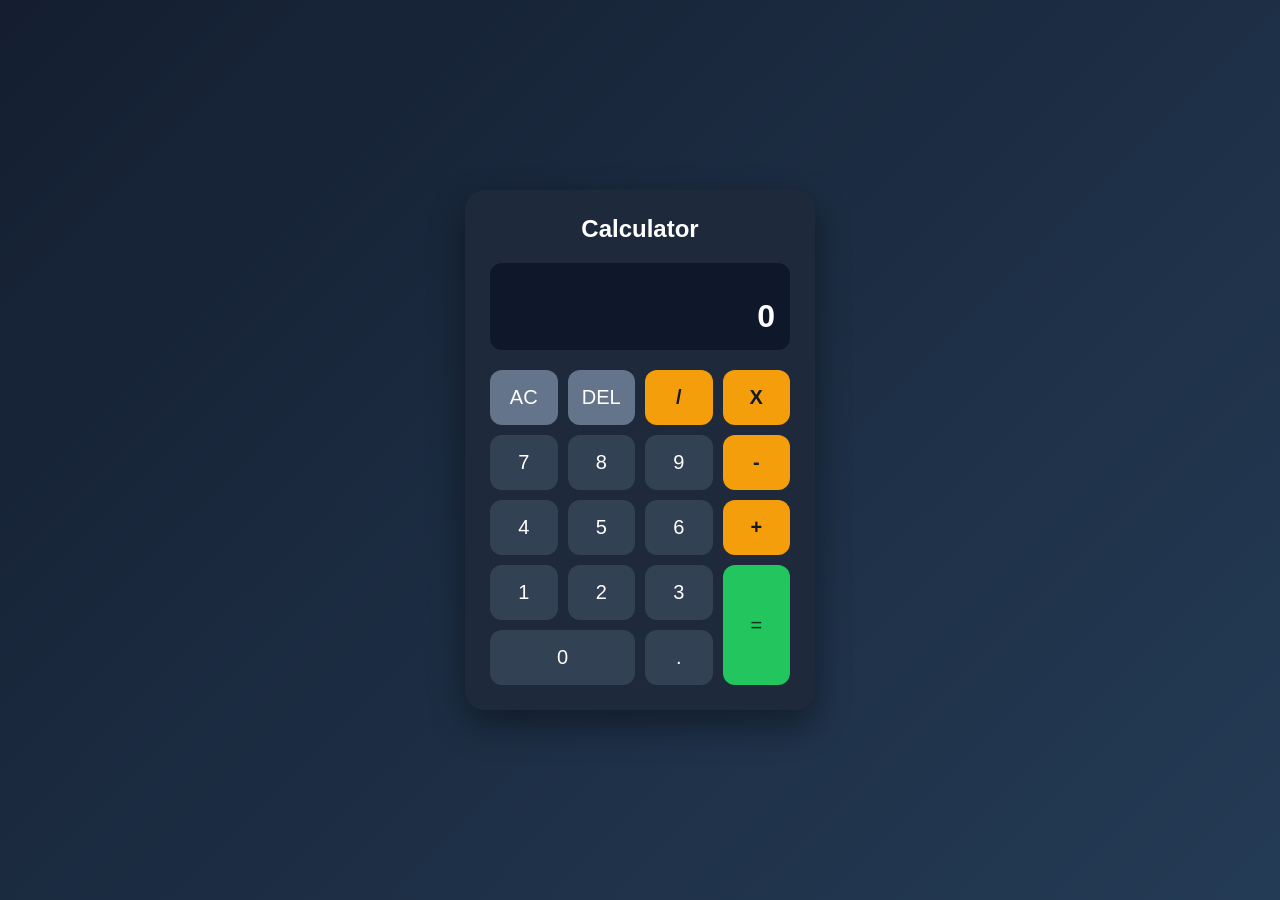
==== Projects/Calculator/index.html @ 5d7c2150 "Add Calculator project with HTML, CSS, and JavaScript implementation" ====
<!doctype html>
<html lang="en">
  <head>
    <meta charset="UTF-8" />
    <meta name="viewport" content="width=device-width, initial-scale=1.0" />
    <title>Document</title>
    <link rel="stylesheet" href="style.css" />
    <script src="script.js" defer></script>
  </head>
  <body>
    <div class="calculator">
      <h1>Calculator</h1>
      <div class="display">
        <div id="previous-operand"></div>
        <input type="text" id="display" readonly placeholder="0" />
      </div>
      <div class="buttons">
        <button class="function" data-action="clear">AC</button>
        <button class="function" data-action="delete">DEL</button>
        <button class="operator" data-operator="/">/</button>
        <button class="operator" data-operator="*">X</button>

        <button data-number="7">7</button>
        <button data-number="8">8</button>
        <button data-number="9">9</button>
        <button class="operator" data-operator="-">-</button>

        <button data-number="4">4</button>
        <button data-number="5">5</button>
        <button data-number="6">6</button>
        <button class="operator" data-operator="+">+</button>

        <button data-number="1">1</button>
        <button data-number="2">2</button>
        <button data-number="3">3</button>
        <button class="equals" data-action="equals">=</button>

        <button class="zero" data-number="0">0</button>
        <button data-number=".">.</button>
      </div>
    </div>
  </body>
</html>
---- Projects/Calculator/style.css ----
* {
  margin: 0;
  padding: 0;
  box-sizing: border-box;
}

body {
  min-height: 100vh;
  display: flex;
  justify-content: center;
  align-items: center;
  background: linear-gradient(135deg, #141e30, #243b55);
  font-family: Arial, sans-serif;
  padding: 20px;
}

.calculator {
  width: 100%;
  max-width: 350px;
  background: #1e293b;
  padding: 25px;
  border-radius: 20px;
  box-shadow: 0 15px 35px rgba(0, 0, 0, 0.4);
}

h1 {
  text-align: center;
  color: white;
  margin-bottom: 20px;
  font-size: 24px;
}

.display {
  background: #0f172a;
  padding: 15px;
  border-radius: 12px;
  margin-bottom: 20px;
  min-width: 0;
}

#previous-operand {
  color: #94a3b8;
  text-align: right;
  min-height: 20px;
  font-size: 14px;
  overflow-wrap: anywhere;
}

#display {
  width: 100%;
  border: none;
  outline: none;
  background: transparent;
  color: white;
  text-align: right;
  font-size: 32px;
  font-weight: bold;
  min-width: 0;
}

#display::placeholder {
  color: white;
  opacity: 1;
}

.buttons {
  display: grid;
  grid-template-columns: repeat(4, minmax(0, 1fr));
  gap: 10px;
}

button {
  min-width: 0;
  height: 55px;
  border: none;
  border-radius: 12px;
  background: #334155;
  color: white;
  font-size: 20px;
  cursor: pointer;
  transition:
    background 0.2s,
    transform 0.1s;
}

button:hover {
  background: #475569;
}

button:active {
  transform: scale(0.95);
}

.function {
  background: #64748b;
}

.function:hover {
  background: #8292a8;
}

.operator {
  background: #f59e0b;
  color: #111827;
  font-weight: bold;
}

.operator:hover {
  background: #fbbf24;
}

.equals {
  background: #22c55e;
  color: #052e16;
  grid-row: span 2;
  height: auto;
}

.equals:hover {
  background: #4ade80;
}

.zero {
  grid-column: span 2;
}
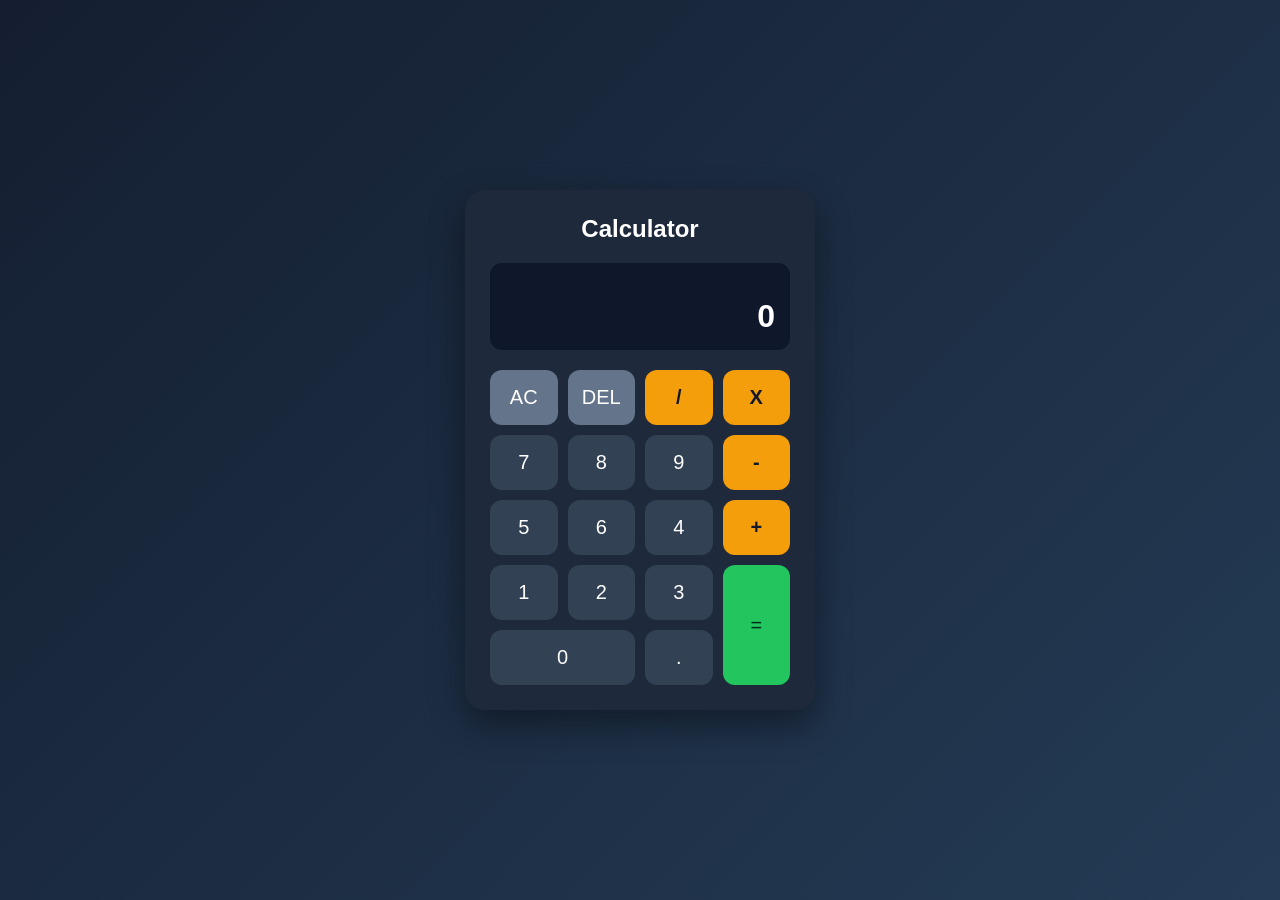
==== commit e2686e45: "Refactor calculator functionality and improve event handling in script.js" ====
--- a/Projects/Calculator/index.html
+++ b/Projects/Calculator/index.html
@@ -15,28 +15,28 @@
         <input type="text" id="display" readonly placeholder="0" />
       </div>
       <div class="buttons">
-        <button class="function" data-action="clear">AC</button>
-        <button class="function" data-action="delete">DEL</button>
-        <button class="operator" data-operator="/">/</button>
-        <button class="operator" data-operator="*">X</button>
+        <button class="function">AC</button>
+        <button class="function">DEL</button>
+        <button class="operator">/</button>
+        <button class="operator">X</button>
 
-        <button data-number="7">7</button>
-        <button data-number="8">8</button>
-        <button data-number="9">9</button>
-        <button class="operator" data-operator="-">-</button>
+        <button>7</button>
+        <button>8</button>
+        <button>9</button>
+        <button class="operator">-</button>
 
-        <button data-number="4">4</button>
-        <button data-number="5">5</button>
-        <button data-number="6">6</button>
-        <button class="operator" data-operator="+">+</button>
+        <button>5</button>
+        <button>6</button>
+        <button>4</button>
+        <button class="operator">+</button>
 
-        <button data-number="1">1</button>
-        <button data-number="2">2</button>
-        <button data-number="3">3</button>
-        <button class="equals" data-action="equals">=</button>
+        <button>1</button>
+        <button>2</button>
+        <button>3</button>
+        <button class="equals">=</button>
 
-        <button class="zero" data-number="0">0</button>
-        <button data-number=".">.</button>
+        <button class="zero">0</button>
+        <button>.</button>
       </div>
     </div>
   </body>
--- a/Projects/Calculator/style.css
+++ b/Projects/Calculator/style.css
@@ -115,7 +115,7 @@
   grid-row: span 2;
   height: auto;
 }
-
+/*  */
 .equals:hover {
   background: #4ade80;
 }
